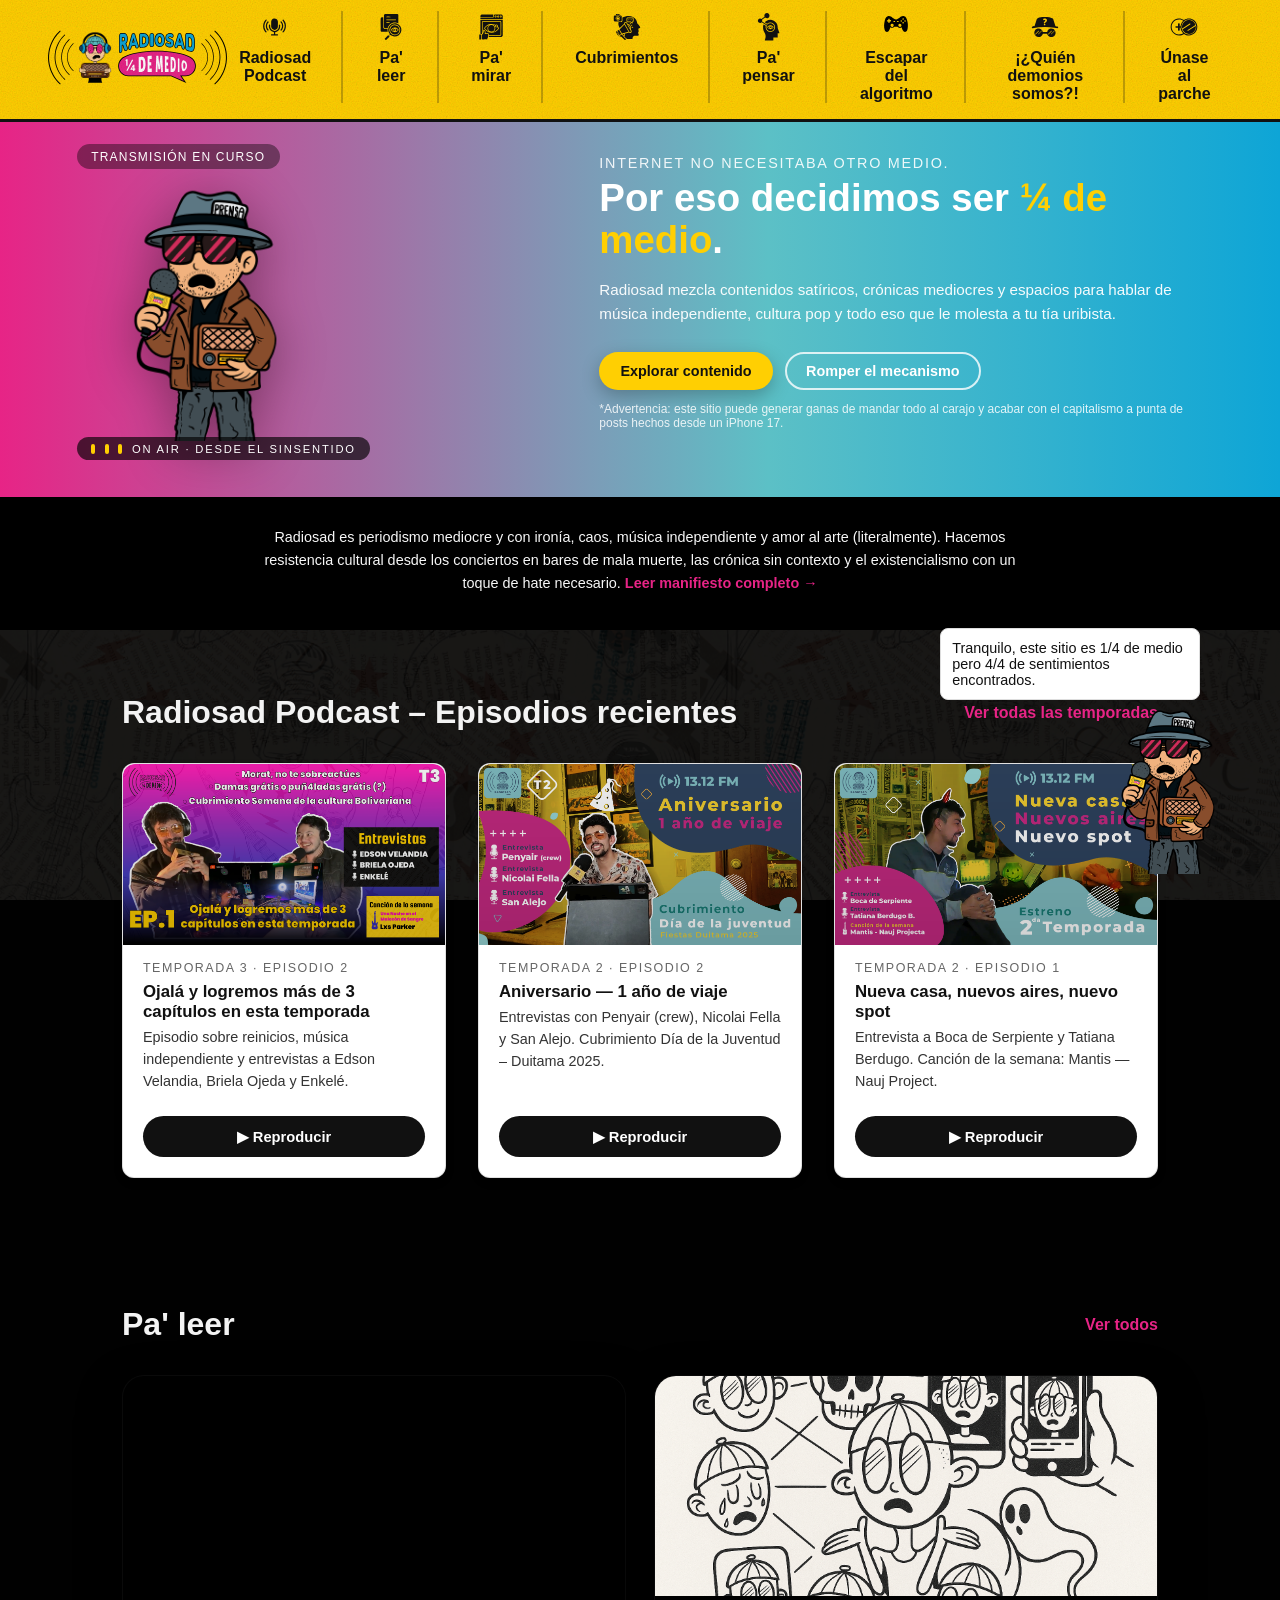
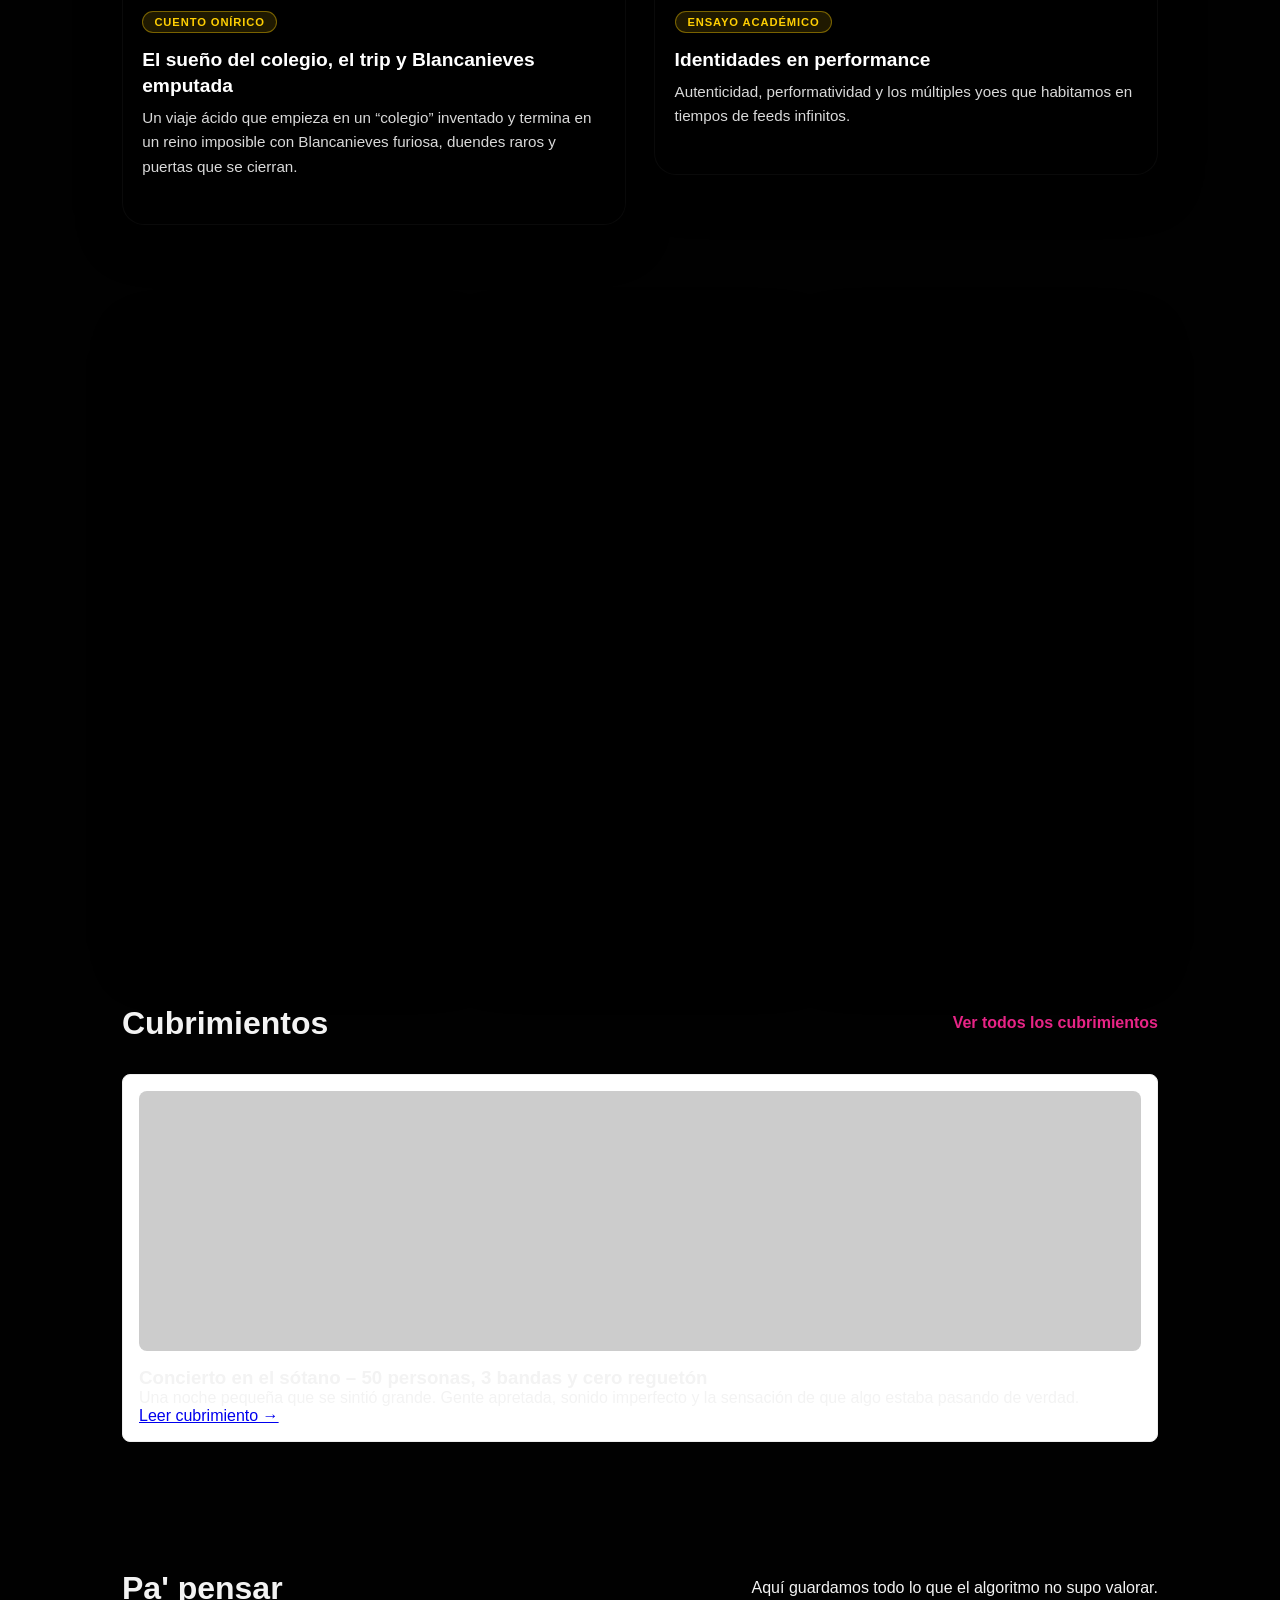
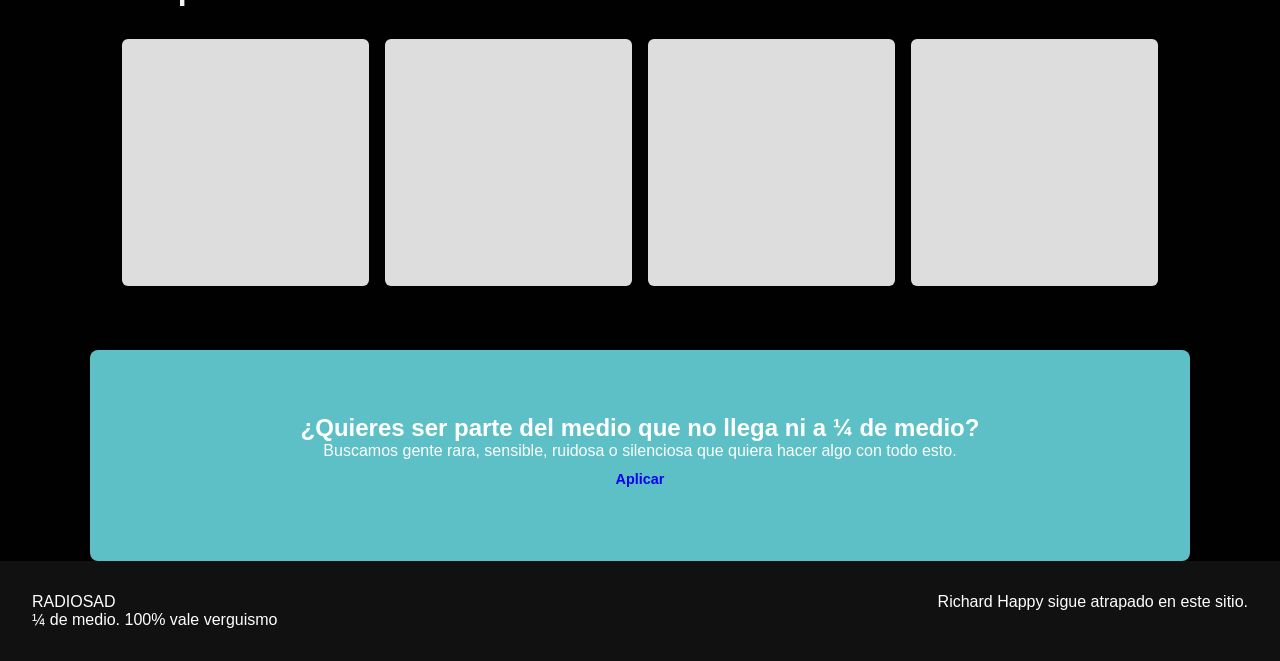
==== index.html @ 4be87b32 "Add files via upload" ====
<!DOCTYPE html>
<html lang="es">
<head>
  <meta charset="UTF-8" />
  <meta name="viewport" content="width=device-width, initial-scale=1" />
  <title>Radiosad ¼ de Medio</title>
  <link rel="stylesheet" href="styles.css" />
</head>
<body>
 
<!-- HEADER -->
<header class="site-header">
  <a href="index.html" class="logo">
    <img src="assets/logo_radiosad.svg" alt="Radiosad logo">
  </a>

  <nav class="main-nav">

    <a href="index.html#programas">
      <span class="nav-icon icon-podcast"></span>
      Radiosad Podcast
    </a>

    <a href="index.html#textos">
      <span class="nav-icon icon-pa-leer"></span>
      Pa' leer
    </a>

        <a href="index.html#galeria">
      <span class="nav-icon icon-pa-mirar"></span>
      Pa' mirar
    </a>

    <a href="index.html#cubrimientos">
      <span class="nav-icon icon-cubrimientos"></span>
      Cubrimientos
    </a>

    <a href="index.html#feed">
      <span class="nav-icon icon-pa-pensar"></span>
      Pa' pensar
    </a>



   <a href="juego_escapa_algoritmo.html">
 <span class="nav-icon icono-juego">
  <img src="assets/icono_escapar_algoritmo.svg" alt="Ícono juego">
</span>
  Escapar del algoritmo
</a>

    <a href="index.html#sobre">
      <span class="nav-icon icon-quien"></span>
      ¡¿Quién demonios somos?!
    </a>

    <a href="index.html#serparte">
      <span class="nav-icon icon-unase"></span>
      Únase al parche
    </a>

   

  </nav>
</header>

<main>

    <!-- HERO -->
    <section class="hero">
  <div class="hero-inner">
    <div class="hero-left">
      <div class="hero-tag">Transmisión en curso</div>
      <img src="assets/richard_happy.png" alt="Richard Happy reportando">
      <div class="hero-signal">
        <span></span><span></span><span></span>
        <p>ON AIR · Desde el sinsentido</p>
      </div>
    </div>

    <div class="hero-right">
      <p class="hero-kicker">Internet no necesitaba otro medio.</p>
      <h1 class="hero-title">
        Por eso decidimos ser <span>¼ de medio</span>.
      </h1>
      <p class="hero-subtitle">
        Radiosad mezcla contenidos satíricos, crónicas mediocres y espacios para hablar de música independiente,
        cultura pop y todo eso que le molesta a tu tía uribista.
      </p>

      <div class="hero-buttons">
  <a href="#programas" class="btn btn-primary">Explorar contenido</a>
  <a href="manifiesto.html" class="btn btn-ghost">Romper el mecanismo</a>
</div>

      <p class="hero-footnote">
        *Advertencia: este sitio puede generar ganas de mandar todo al carajo y acabar con el capitalismo a punta de posts hechos desde un iPhone 17.
      </p>
    </div>
  </div>
</section>

<section class="intro-blurb">
  <p>
    Radiosad es periodismo mediocre y con ironía, caos, música independiente y amor al arte (literalmente). Hacemos resistencia cultural
    desde los conciertos en bares de mala muerte, las crónica sin contexto y el existencialismo con un toque de hate necesario.
    <a href="manifiesto.html">Leer manifiesto completo →</a>
  </p>
</section>

    <!-- MINI MANIFIESTO
    <section class="mini-manifiesto" id="manifiesto-preview">
      <p>
        Radiosad es ironía, caos suave y música independiente. Hacemos resistencia cultural
        desde el meme, la crónica y el sinsentido necesario.
      </p>
      <a href="manifiesto.html" class="link-manifiesto">Leer manifiesto completo →</a>
    </section> -->

    <!-- PROGRAMAS (EPISODIOS RECIENTES) -->
    <section class="bloque" id="programas">
  <div class="bloque-header">
    <h2>Radiosad Podcast – Episodios recientes</h2>
    <a href="radiosad-podcast.html" class="link-ver-todo">
      Ver todas las temporadas
    </a>
  </div>

  <div class="grid-programas">

  <!-- TARJETA 1 -->
<article class="episode-card"
  data-title="Ojalá y logremos más de 3 capítulos en esta temporada"
  data-meta="Temporada 3 · Episodio 2"
  data-audio="assets/audios/t3_e1.mp3">

  <div class="episode-cover"
       style="background-image: url('assets/portada_youtube_t3_e1.png');">
  </div>

  <div class="episode-meta">Temporada 3 · Episodio 2</div>

  <h3 class="episode-title">Ojalá y logremos más de 3 capítulos en esta temporada</h3>

  <p class="episode-desc">
    Episodio sobre reinicios, música independiente y entrevistas a Edson Velandia,
    Briela Ojeda y Enkelé.
  </p>

  <button class="episode-play">▶ Reproducir</button>
</article>


<!-- TARJETA 2 -->
<article class="episode-card"
  data-title="Aniversario — 1 año de viaje"
  data-meta="Temporada 2 · Episodio 2"
  data-audio="assets/audios/t2_e2.mp3">

  <div class="episode-cover"
       style="background-image: url('assets/portada_youtube_t2_e2.png');">
  </div>

  <div class="episode-meta">Temporada 2 · Episodio 2</div>

  <h3 class="episode-title">Aniversario — 1 año de viaje</h3>

  <p class="episode-desc">
    Entrevistas con Penyair (crew), Nicolai Fella y San Alejo.  
    Cubrimiento Día de la Juventud – Duitama 2025.
  </p>

  <button class="episode-play">▶ Reproducir</button>
</article>


<!-- TARJETA 3 -->
<article class="episode-card"
  data-title="Nueva casa, nuevos aires, nuevo spot"
  data-meta="Temporada 2 · Episodio 1"
  data-audio="assets/audios/t2_e1.mp3">

  <div class="episode-cover"
       style="background-image: url('assets/portada_youtube_t2_e1.png');">
  </div>

  <div class="episode-meta">Temporada 2 · Episodio 1</div>

  <h3 class="episode-title">Nueva casa, nuevos aires, nuevo spot</h3>

  <p class="episode-desc">
    Entrevista a Boca de Serpiente y Tatiana Berdugo.  
    Canción de la semana: Mantis — Nauj Project.
  </p>

  <button class="episode-play">▶ Reproducir</button>
</article>

</div>
</section>

    <!-- TEXTOS Y RESEÑAS -->
    <section class="bloque" id="textos">
  <div class="bloque-header">
    <h2>Pa' leer</h2>
    <a href="#" class="link-ver-todo">Ver todos</a>
  </div>

  <div class="grid-textos">

    <!-- TARJETA 1 · CUENTO ONÍRICO -->
    <a href="texto_cuento_blancanieves.html" class="card-texto-link">
      <article class="card-texto">
        <div class="thumb"
             style="background-image: url('assets/ilustración_texto_blancanieves.jpg');">
        </div>

        <span class="tag-texto">Cuento onírico</span>

        <h3>El sueño del colegio, el trip y Blancanieves emputada</h3>
        <p>
          Un viaje ácido que empieza en un “colegio” inventado y termina en
          un reino imposible con Blancanieves furiosa, duendes raros
          y puertas que se cierran.
        </p>
      </article>
    </a>

    <!-- TARJETA 2 · ENSAYO ACADÉMICO -->
    <a href="texto_identidades.html" class="card-texto-link">
      <article class="card-texto">
        <div class="thumb"
             style="background-image: url('assets/ilustracion_identidades.png');">
        </div>

        <span class="tag-texto">Ensayo académico</span>

        <h3>Identidades en performance</h3>
        <p>
          Autenticidad, performatividad y los múltiples yoes que habitamos
          en tiempos de feeds infinitos.
        </p>
      </article>
    </a>

  </div>
</section>

  <!-- GALERÍA -->
  <!-- 
  <section class="bloque" id="galeria">
      <div class="bloque-header">
        <h2>Pa' mirar</h2>
      </div>

      <div class="galeria-carrusel">
        <div class="foto"></div>
        <div class="foto"></div>
        <div class="foto"></div>
      </div>
-->
   <!-- TARJETAS TIKTOK -->
<div class="tiktok-gallery">

  <!-- TIKTOK #1 -->
  <div class="tiktok-card">
    <blockquote 
      class="tiktok-embed"
      cite="https://www.tiktok.com/@radiosad.fm/video/7539330722905984312"
      data-video-id="7539330722905984312"
      style="width: 100%; min-width: 100%;">
      <section></section>
    </blockquote>
  </div>

  <!-- TIKTOK #2 -->
  <div class="tiktok-card">
    <blockquote 
      class="tiktok-embed"
      cite="https://www.tiktok.com/@radiosad.fm/video/7371975963141377285"
      data-video-id="7371975963141377285"
      style="width: 100%; min-width: 100%;">
      <section></section>
    </blockquote>
  </div>

  <!-- TIKTOK #3 -->
  <div class="tiktok-card">
    <blockquote 
      class="tiktok-embed"
      cite="https://www.tiktok.com/@radiosad.fm/video/7544885582137281848"
      data-video-id="7544885582137281848"
      style="width: 100%; min-width: 100%;">
      <section></section>
    </blockquote>
  </div>

</div>
    </section>

    <!-- CUBRIMIENTOS -->
    <section class="bloque" id="cubrimientos">
      <div class="bloque-header">
        <h2>Cubrimientos</h2>
        <a href="#" class="link-ver-todo">Ver todos los cubrimientos</a>
      </div>

      <article class="card-cobertura">
        <div class="foto-grande"></div>
        <h3>Concierto en el sótano – 50 personas, 3 bandas y cero reguetón</h3>
        <p>
          Una noche pequeña que se sintió grande. Gente apretada, sonido imperfecto
          y la sensación de que algo estaba pasando de verdad.
        </p>
        <a href="#" class="link-leer">Leer cubrimiento →</a>
      </article>
    </section>

    <!-- FEED VISUAL -->
    <section class="bloque" id="feed-visual">
      <div class="bloque-header">
        <h2>Pa' pensar</h2>
        <p class="bloque-sub">Aquí guardamos todo lo que el algoritmo no supo valorar.</p>
      </div>

      <div class="grid-feed">
        <div class="feed-item"></div>
        <div class="feed-item"></div>
        <div class="feed-item"></div>
        <div class="feed-item"></div>
      </div>
    </section>    

    <!-- SER PARTE -->
    <section class="bloque ser-parte" id="ser-parte">
      <h2>¿Quieres ser parte del medio que no llega ni a ¼ de medio?</h2>
      <p>Buscamos gente rara, sensible, ruidosa o silenciosa que quiera hacer algo con todo esto.</p>
      <a href="#" class="btn primario">Aplicar</a>
    </section>

  </main>

  <!-- FOOTER -->
  <footer class="site-footer">
    <div class="footer-left">
      <div class="logo-footer">RADIOSAD</div>
      <p>¼ de medio. 100% vale verguismo</p>
    </div>
    <div class="footer-right">
      <p>Richard Happy sigue atrapado en este sitio.</p>
    </div>
  </footer>

  <!-- RICHARD HAPPY AVATAR FLOTANTE -->
  <div class="richard-floating" id="richard">
    <!-- Imagen pequeña de Richard aquí -->
    <div class="richard-bubble" id="richard-bubble"></div>
  </div>

  <script src="script.js"></script>

<!-- MINI-PLAYER RADIOSAD 
<div class="mini-player" id="miniPlayer">
  <div class="mini-player-inner">
    <button class="mini-player-btn" id="miniPlayerToggle">⏸</button>
    <div class="mini-player-text">
      <div class="mini-player-meta" id="miniPlayerMeta">Temporada X · Episodio X</div>
      <div class="mini-player-title" id="miniPlayerTitle">Título del episodio</div>
    </div>
    <button class="mini-player-close" id="miniPlayerClose">✕</button>
  </div>
</div>
-->
<script>
  // -----------------------------
  //  Selección de elementos
  // -----------------------------
  const cards = document.querySelectorAll('.episode-card');
  const miniPlayer = document.getElementById('miniPlayer');
  const miniPlayerTitle = document.getElementById('miniPlayerTitle');
  const miniPlayerMeta = document.getElementById('miniPlayerMeta');
  const miniPlayerToggle = document.getElementById('miniPlayerToggle');
  const miniPlayerClose = document.getElementById('miniPlayerClose');
  

  // Un único reproductor de audio para todo el sitio
  const audio = new Audio();
  audio.preload = 'metadata';

  let currentCard = null;
  let isPlaying = false;

  // -----------------------------
  //  Helpers de UI
  // -----------------------------
  function showMiniPlayer(title, meta) {
    miniPlayerTitle.textContent = title;
    miniPlayerMeta.textContent = meta;
    miniPlayer.classList.add('is-visible');
    miniPlayerToggle.textContent = '⏸';
    isPlaying = true;
  }

  function resetAllCards() {
    cards.forEach(c => {
      c.classList.remove('is-playing');
      const btn = c.querySelector('.episode-play');
      if (btn) btn.textContent = '▶ Reproducir';
    });
  }

  function hideMiniPlayer() {
    miniPlayer.classList.remove('is-visible');
    isPlaying = false;
    currentCard = null;
    audio.pause();
    resetAllCards();
  }

  // -----------------------------
  //  Reproducir / pausar audio
  // -----------------------------
  function playCard(card) {
    const btn = card.querySelector('.episode-play');
    const src = card.dataset.audio;

    if (!btn) return;

    // Si no hay audio definido, solo hacemos el efecto visual
    if (!src) {
      resetAllCards();
      currentCard = card;
      isPlaying = true;
      card.classList.add('is-playing');
      btn.textContent = '⏸ Reproduciendo…';

      const title = card.dataset.title || card.querySelector('.episode-title')?.textContent || '';
      const meta  = card.dataset.meta  || card.querySelector('.episode-meta')?.textContent  || '';

      showMiniPlayer(title, meta);
      return;
    }

    // Si cambiamos de episodio, cambiamos la fuente de audio
    if (audio.src !== src) {
      audio.src = src;
    }

    audio
      .play()
      .then(() => {
        resetAllCards();
        currentCard = card;
        isPlaying = true;
        card.classList.add('is-playing');
        btn.textContent = '⏸ Reproduciendo…';
        miniPlayerToggle.textContent = '⏸';

        const title = card.dataset.title || card.querySelector('.episode-title')?.textContent || '';
        const meta  = card.dataset.meta  || card.querySelector('.episode-meta')?.textContent  || '';
        showMiniPlayer(title, meta);
      })
      .catch(err => {
        console.warn('No se pudo reproducir el audio:', err);
      });
  }

  function pauseCurrent() {
    if (!currentCard) return;
    const btn = currentCard.querySelector('.episode-play');
    audio.pause();
    isPlaying = false;
    currentCard.classList.remove('is-playing');
    if (btn) btn.textContent = '▶ Reproducir';
    miniPlayerToggle.textContent = '▶';
  }

  // Cuando termina el audio, dejamos todo en estado "pausado"
  audio.addEventListener('ended', () => {
    isPlaying = false;
    if (currentCard) {
      const btn = currentCard.querySelector('.episode-play');
      currentCard.classList.remove('is-playing');
      if (btn) btn.textContent = '▶ Reproducir';
    }
    miniPlayerToggle.textContent = '▶';
  });

  // -----------------------------
  //  LÓGICA DE TARJETAS
  // -----------------------------
  cards.forEach(card => {
    const btn = card.querySelector('.episode-play');
    if (!btn) return;

    // A) Clic en toda la tarjeta = disparar botón
    card.addEventListener('click', (e) => {
      if (e.target.closest('.episode-play')) return;
      btn.click();
    });

    // B) Clic en el botón de la tarjeta
    btn.addEventListener('click', (e) => {
      e.stopPropagation();

      // Si es la misma tarjeta que suena ahora
      if (currentCard === card) {
        if (isPlaying) {
          // Estaba sonando → pausar
          pauseCurrent();
        } else {
          // Estaba en pausa → reanudar
          playCard(card);
        }
        return;
      }

      // Es otra tarjeta → cambiar de episodio
      playCard(card);
    });
  });

  // -----------------------------
  //  MINI-PLAYER: botón play/pausa
  // -----------------------------
  miniPlayerToggle.addEventListener('click', () => {
    if (!currentCard) return;

    if (isPlaying) {
      pauseCurrent();
    } else {
      playCard(currentCard);
    }
  });

  // Cerrar mini-player
  miniPlayerClose.addEventListener('click', hideMiniPlayer);
</script>

<script async src="https://www.tiktok.com/embed.js"></script>

</body>
</html>
---- styles.css ----
/* ==========================
   RESET BASE
========================== */
* {
  margin: 0;
  padding: 0;
  box-sizing: border-box;
}

html {
  background-color: #010101; /* negro de fondo */
}

body {
  font-family: 'Inter', sans-serif;
  color: #f3f3f3;
  overflow-x: hidden;
  position: relative; /* importante para la pseudo-capa */
  background: transparent;
}

img {
  max-width: 100%;
  display: block;
}

/* ==========================
   PALETA RADIOSAD
========================== */
:root {
  --rs-yellow: #ffcf02;
  --rs-magenta: #e72486;
  --rs-cyan: #5cc0c6;
  --rs-blue: #0ea5d6;
  --rs-dark: #010101;
  --rs-gray: #4b4b4b;
  --rs-brown: #b38369;
}

/* ==========================
   HEADER
========================== */
/* HEADER con ruido */
.site-header {
  width: 100%;
  position: fixed;
  top: 0;
  left: 0;
  z-index: 100;
  background: var(--rs-yellow);
  padding: 0.7rem 2rem 1rem; /* tu padding ajustado */
  display: flex;
  justify-content: space-between;
  align-items: center;
  border-bottom: 3px solid #111;

  position: fixed;
  overflow: hidden; /* NECESARIO para ruido */
}

/* Capa de ruido */
.site-header::after {
  content: "";
  position: absolute;
  inset: 0;

  /* ruido procedural SVG */
  background-image: url("data:image/svg+xml;utf8,\
  <svg xmlns='http://www.w3.org/2000/svg' width='150' height='150'>\
    <filter id='noiseFilter'>\
      <feTurbulence type='fractalNoise' baseFrequency='0.8' numOctaves='3' stitchTiles='stitch'/>\
    </filter>\
    <rect width='100%' height='100%' filter='url(%23noiseFilter)'/>\
  </svg>");

  opacity: 0.3;           /* ajuste de intensidad del ruido */
  pointer-events: none;     /* no bloquea clics */
  mix-blend-mode: multiply; /* se fusiona con el amarillo */
}

/* LOGO EN EL HEADER */
.logo {
  display: flex;
  align-items: center;
}

.logo img {
  width: 300px !important;
  height: auto !important;
}

.main-nav {
  display: flex;
  gap: 2rem;
  transform: translateX(-20px); /* Mover menú a la izquierda */
}

.main-nav a {
  display: flex;
  flex-direction: column;
  align-items: center;
  padding: 0 1rem;
  text-decoration: none;
  color: #111;
  font-size: 0.85rem;
  font-weight: 600;
  position: relative;
  text-align: center;
  transition: color 0.2s ease, transform 0.2s ease;
}

/* animación + color magenta */
.main-nav a:hover {
  color: var(--rs-magenta);
  transform: translateY(-2px);
}

.main-nav a:hover .nav-icon {
  background-color: var(--rs-magenta); /* ícono magenta */
  transform: translateY(-1px) scale(1.06);
}

/* Tamaño uniforme de los íconos */
.main-nav a img {
  height: 32px;      /* o el tamaño que estés usando */
  width: auto;
  margin-bottom: 6px;
  transition: transform 0.2s ease, filter 0.2s ease;
}

/* Hover: texto magenta + ícono salta un poquito */
.main-nav a:hover {
  color: var(--rs-magenta);
  transform: translateY(-2px);
}

.main-nav a:hover img {
  transform: translateY(-2px) scale(1.08);
}



/* Línea entre botones */
.main-nav a:not(:last-child)::after {
  content: "";
  position: absolute;
  right: -1rem;
  top: 0;
  bottom: 0;
  width: 2px;
  background: #111;
  opacity: 0.25;
}

.main-nav a {
  text-decoration: none;
  color: #111;             /* negro editorial */
  font-size: 1rem;
  font-weight: 600;
  transition: 0.2s ease;
}

.main-nav a:hover {
  color: var(--rs-magenta);  /* hover rosa */
}

.main-nav a:hover {
  color: var(--rs-magenta);
}

/* Íconos del menú como máscaras SVG */
.nav-icon {
  width: 32px;          /* tamaño del icono */
  height: 32px;
  margin-bottom: 6px;
  display: block;
  background-color: #111;  /* color normal (negro) */
}

/* Un ícono distinto para cada sección */
.icon-podcast {
  -webkit-mask: url('assets/icono_radiosad_podcast.svg') no-repeat center/contain;
          mask: url('assets/icono_radiosad_podcast.svg') no-repeat center/contain;
}

.icon-pa-leer {
  -webkit-mask: url('assets/icono_pa_leer.svg') no-repeat center/contain;
          mask: url('assets/icono_pa_leer.svg') no-repeat center/contain;
}

.icon-cubrimientos {
  -webkit-mask: url('assets/icono_cubrimientos.svg') no-repeat center/contain;
          mask: url('assets/icono_cubrimientos.svg') no-repeat center/contain;
}

.icon-pa-pensar {
  -webkit-mask: url('assets/icono_pa_pensar.svg') no-repeat center/contain;
          mask: url('assets/icono_pa_pensar.svg') no-repeat center/contain;
}

.icon-pa-mirar {
  -webkit-mask: url('assets/icono_pa_mirar.svg') no-repeat center/contain;
          mask: url('assets/icono_pa_mirar.svg') no-repeat center/contain;
}

.icon-escapar {
  -webkit-mask: url('assets/icono_escapar_algoritmo.svg') no-repeat center/contain;
          mask: url('assets/icono_escapar_algoritmo.svg') no-repeat center/contain;
}

.icon-quien {
  -webkit-mask: url('assets/icono_quien.svg') no-repeat center/contain;
          mask: url('assets/icono_quien.svg') no-repeat center/contain;
}

.icon-unase {
  -webkit-mask: url('assets/icono_unase.svg') no-repeat center/contain;
          mask: url('assets/icono_unase.svg') no-repeat center/contain;
}

/* ===== HERO ===== */

.hero {
  margin-top: 80px; /* espacio por el header fijo */
  background: linear-gradient(90deg, #e72486 0%, #5cc0c6 60%, #0ea5d6 100%);
  color: #fff;
  padding: 4rem 6vw 3.5rem;
    position: relative;
  overflow: hidden;
  /* variables para la linterna */
  --mx: 50%;
  --my: 50%;
  --r-inner: 0px;
  --r-outer: 0px;
}

.hero-inner {
  max-width: 1200px;
  margin: 0 auto;
  display: grid;
  grid-template-columns: minmax(0, 1.1fr) minmax(0, 1.4fr);
  gap: 3rem;
  align-items: center;
}

.hero-inner {
  max-width: 1200px;
  margin: 0 auto;
  display: grid;
  grid-template-columns: minmax(0, 1.1fr) minmax(0, 1.4fr);
  gap: 3rem;
  align-items: center;
  position: relative;
  z-index: 1; /* MUY IMPORTANTE: arriba de la imagen oculta */
}

/* Capa de imagen oculta detrás del degradado */
.hero::before {
  content: "";
  position: absolute;
  inset: 0;
  background: url("assets/hero_reveal_bg.png") center bottom/cover no-repeat;
  pointer-events: none;
  z-index: 0;

  /* La magia: máscara circular que se mueve con el mouse */
  -webkit-mask-image: radial-gradient(
    circle at var(--mx) var(--my),
    rgba(0, 0, 0, 1) 0,
    rgba(0, 0, 0, 1) var(--r-inner),
    rgba(0, 0, 0, 0) var(--r-outer)
  );
  mask-image: radial-gradient(
    circle at var(--mx) var(--my),
    rgba(0, 0, 0, 1) 0,
    rgba(0, 0, 0, 1) var(--r-inner),
    rgba(0, 0, 0, 0) var(--r-outer)
  );
  -webkit-mask-repeat: no-repeat;
  mask-repeat: no-repeat;

  transition: -webkit-mask-image 0.3s ease-out, mask-image 0.3s ease-out;
  opacity: 0.25; /* Opacidad inicial (suave, discreta) */
}

/* Cuando la linterna está activa (clase que pondremos con JS) */
.hero.hero-reveal-active {
    opacity: 1.0;
  --r-inner: 140px;   /* radio interno nítido */
  --r-outer: 260px;   /* borde difuminado */
  
}

/* Lado izquierdo: Richard + on air */

.hero-left {
  position: relative;
}

.hero-tag {
  display: inline-block;
  background: rgba(0, 0, 0, 0.4);
  border-radius: 999px;
  padding: 0.35rem 0.9rem;
  font-size: 0.75rem;
  letter-spacing: 0.1em;
  text-transform: uppercase;
  margin-bottom: 0.75rem;
}

.hero-left img {
  max-width: 260px;
  width: 100%;
  display: block;
  filter: drop-shadow(0 10px 25px rgba(0,0,0,0.35));
  animation: float 4s ease-in-out infinite;
}

.hero-signal {
  position: absolute;
  left: 0;
  bottom: -1.2rem;
  display: flex;
  align-items: center;
  gap: 0.6rem;
  font-size: 0.7rem;
  text-transform: uppercase;
  letter-spacing: 0.16em;
  background: rgba(0, 0, 0, 0.65);
  padding: 0.35rem 0.9rem;
  border-radius: 999px;
}

.hero-signal span {
  width: 4px;
  height: 10px;
  border-radius: 999px;
  background: var(--rs-yellow);
  animation: signal 1.2s infinite ease-in-out;
}

.hero-signal span:nth-child(2) { animation-delay: 0.15s; }
.hero-signal span:nth-child(3) { animation-delay: 0.3s; }

/* Lado derecho: texto */

.hero-right {
  max-width: 640px;
}

.hero-kicker {
  font-size: 0.9rem;
  text-transform: uppercase;
  letter-spacing: 0.12em;
  opacity: 0.9;
  margin-bottom: 0.4rem;
}

.hero-title {
  font-size: 2.4rem;
  line-height: 1.1;
  margin-bottom: 1rem;
}

.hero-title span {
  color: var(--rs-yellow);
}

.hero-subtitle {
  font-size: 0.95rem;
  line-height: 1.6;
  max-width: 36rem;
  opacity: 0.95;
  margin-bottom: 1.6rem;
}

.hero-buttons {
  display: flex;
  flex-wrap: wrap;
  gap: 0.75rem;
  margin-bottom: 0.8rem;
}

.hero-footnote {
  font-size: 0.75rem;
  opacity: 0.85;
}

/* Intro debajo del hero */

.intro-blurb {
  background: #000;
  color: #f7f7f7;
  padding: 1.8rem 6vw 2.2rem;
  text-align: center;
}

.intro-blurb p {
  max-width: 780px;
  margin: 0 auto;
  font-size: 0.9rem;
  line-height: 1.6;
}

.intro-blurb a {
  color: var(--rs-magenta);
  font-weight: 600;
  text-decoration: none;
}

.intro-blurb a:hover {
  text-decoration: underline;
}

/* Animaciones */

@keyframes float {
  0%, 100% { transform: translateY(0); }
  50% { transform: translateY(-6px); }
}

@keyframes signal {
  0%, 100% { transform: scaleY(0.6); opacity: 0.4; }
  50% { transform: scaleY(1); opacity: 1; }
}

/* Botones (si ya tienes algo, solo asegúrate que se parezca a esto) */

.btn {
  display: inline-flex;
  align-items: center;
  justify-content: center;
  padding: 0.55rem 1.2rem;
  border-radius: 999px;
  font-size: 0.9rem;
  font-weight: 600;
  border: 2px solid transparent;
  cursor: pointer;
  text-decoration: none;
  transition: background 0.2s ease, color 0.2s ease, transform 0.15s ease, box-shadow 0.15s ease;
}

.btn-primary {
  background: var(--rs-yellow);
  color: #111;
  box-shadow: 0 6px 18px rgba(0,0,0,0.25);
}

.btn-primary:hover {
  transform: translateY(-1px);
  box-shadow: 0 10px 24px rgba(0,0,0,0.35);
}

.btn-ghost {
  background: transparent;
  border-color: rgba(255,255,255,0.8);
  color: #fff;
}

.btn-ghost:hover {
  background: rgba(0,0,0,0.18);
}

/* ==========================
   MINI MANIFIESTO
========================== */
.mini-manifiesto {
  padding: 4rem 2rem;
  text-align: center;
  max-width: 720px;
  margin: auto;
  color: var(--rs-dark);
}

.link-manifiesto {
  color: var(--rs-magenta);
  text-decoration: none;
  font-weight: bold;
}

/* ==========================
   BLOQUES GENERALES
========================== */
.bloque {
  padding: 4rem 2rem;
  max-width: 1100px;
  margin: auto;
}

.bloque-header {
  display: flex;
  justify-content: space-between;
  align-items: center;
  margin-bottom: 2rem;
}

.bloque-header h2 {
  font-size: 2rem;
}

.link-ver-todo {
  color: var(--rs-magenta);
  text-decoration: none;
  font-weight: bold;
}

/* ==========================
   PROGRAMAS – NUEVO SISTEMA
========================== */

/* ==========================
   RADIOSAD PODCAST – CARDS
========================== */

.grid-programas {
  display: grid;
  grid-template-columns: repeat(auto-fit, minmax(280px, 1fr));
  gap: 2rem;
  align-items: stretch;          /* todas las columnas a la misma altura */
}

/* CARD CONTENEDOR */
.episode-card {
  background: #fff;
  border: 1px solid rgba(0,0,0,0.12);
  border-radius: 12px;
  overflow: hidden;
  display: flex;
  flex-direction: column;
  box-shadow: 0 4px 12px rgba(0,0,0,0.06);
  transition: transform 0.2s ease, box-shadow 0.25s ease;
  cursor: pointer;
  height: 100%;                  /* para que todas midan lo mismo */
}

/* PORTADA */
.episode-cover {
  width: 100%;
  aspect-ratio: 16 / 9;
  border-radius: 12px 12px 0 0;
  background-color: #222;
  background-size: cover;
  background-position: center;
  background-repeat: no-repeat;
  position: relative;
  overflow: hidden;
}

/* Overlay muy suave sobre la portada */
.episode-cover::after {
  content: "";
  position: absolute;
  inset: 0;
  background: linear-gradient(
    to bottom,
    rgba(0,0,0,0.08),
    rgba(0,0,0,0.18)
  );
  mix-blend-mode: multiply;
  pointer-events: none;
}

/* CONTENIDO DE TEXTO DE LA CARD */
.episode-meta,
.episode-title,
.episode-desc,
.episode-play {
  padding: 0 1.25rem;
}

.episode-meta {
  font-size: 0.78rem;
  text-transform: uppercase;
  letter-spacing: 0.12em;
  color: #666;
  margin-top: 1rem;
}

.episode-title {
  font-size: 1.05rem;
  font-weight: 700;
  color: #111;                  /* más oscuro para contraste */
  margin: 0.4rem 0 0.35rem;
}

.episode-desc {
  font-size: 0.9rem;
  line-height: 1.5;
  color: #333;
  margin: 0 0 1.5rem;
}

/* BOTÓN REPRODUCIR */
.episode-play {
  border: none;
  background: #111;
  color: #fff;
  font-size: 0.92rem;
  font-weight: 600;
  border-radius: 999px;
  padding: 0.75rem 1.25rem;
  margin: 0 1.25rem 1.25rem;
  display: inline-flex;
  align-items: center;
  justify-content: center;
  gap: 0.5rem;
  cursor: pointer;
  transition: background 0.2s ease, transform 0.15s ease,
              box-shadow 0.15s ease;
  margin-top: auto;             /* EMPUJA el botón hacia abajo */
}

/* Estado “Reproduciendo” (ya lo usábamos) */
.episode-card.is-playing .episode-play {
  background: #e72486;          /* magenta radiosad */
  box-shadow: 0 8px 20px rgba(231, 36, 134, 0.35);
}

/* Hover de la tarjeta */
.episode-card:hover {
  transform: translateY(-6px);
  box-shadow: 0 10px 24px rgba(0,0,0,0.12);
}

/* Hover del botón */
.episode-play:hover {
  transform: translateY(-1px);
  box-shadow: 0 6px 16px rgba(0,0,0,0.22);
}

/* Opcional: pequeño efecto en toda la card al estar activa */
.episode-card.is-playing {
  border-color: rgba(231, 36, 134, 0.6);
}

/* ========= PA' LEER – TARJETAS DE TEXTO ========= */

.grid-textos {
  display: grid;
  grid-template-columns: repeat(auto-fit, minmax(280px, 1fr));
  gap: 1.8rem;
}

/* el <a> que envuelve la tarjeta */
.card-texto-link {
  text-decoration: none;
  color: inherit;
}

/* la tarjeta en sí */
.card-texto {
  background: rgba(0, 0, 0, 0.78);
  border-radius: 18px;
  border: 1px solid rgba(255, 255, 255, 0.06);
  overflow: hidden;
  display: flex;
  flex-direction: column;
  box-shadow: 0 18px 40px rgba(0, 0, 0, 0.6);
  transition: transform 0.2s ease, box-shadow 0.25s ease, border-color 0.2s ease;
  cursor: pointer;
}

/* ====== TARJETAS "PA' LEER" ====== */

.card-texto-link {
  text-decoration: none;
  color: inherit;
}

/* Etiqueta amarilla */
.tag-texto {
  display: inline-block;
  margin: 0.9rem 1.2rem 0.5rem;
  padding: 0.25rem 0.7rem;
  font-size: 0.7rem;
  font-weight: 700;
  text-transform: uppercase;
  letter-spacing: 0.08em;

  background: rgba(255, 207, 2, 0.12);
  color: #ffcf02;
  border: 1px solid rgba(255, 207, 2, 0.4);
  border-radius: 999px;

  backdrop-filter: blur(2px);
}

/* Tarjeta */
.card-texto {
  display: block;
  background: rgba(0, 0, 0, 0.8);
  border-radius: 22px;
  padding: 0 0 1.5rem;
  overflow: hidden;
  box-shadow: 0 15px 45px rgba(0,0,0,0.45);
  transition: transform 0.25s ease, box-shadow 0.25s ease, border-color 0.25s ease;
  border: 1px solid rgba(255,255,255,0.04);
}

/* Imagen de portada */
.card-texto .thumb {
  width: 100%;
  height: 220px;
  background-size: cover;
  background-position: center 40%;
}

/* Título */
.card-texto h3 {
  font-size: 1.2rem;
  line-height: 1.35;
  margin: 0.4rem 1.2rem 0.45rem;
  color: #ffffff;
  font-weight: 700;
}

/* Preview de texto */
.card-texto p {
  font-size: 0.95rem;
  line-height: 1.6;
  margin: 0 1.2rem 1.3rem;
  color: rgba(255, 255, 255, 0.85);
}

/* Hover */
.card-texto:hover {
  transform: translateY(-4px);
  box-shadow: 0 24px 60px rgba(0, 0, 0, 0.75);
  border-color: rgba(255, 207, 2, 0.65);
}

/* ==========================
   CUBRIMIENTOS
========================== */
.card-cobertura {
  background: #fff;
  padding: 1rem;
  border-radius: 8px;
  border: 1px solid #eee;
}

.foto-grande {
  width: 100%;
  height: 260px;
  background: #ccc;
  border-radius: 8px;
  margin-bottom: 1rem;
}

/* ==========================
   FEED VISUAL
========================== */
.grid-feed {
  display: grid;
  grid-template-columns: repeat(auto-fit, minmax(160px, 1fr));
  gap: 1rem;
}

.feed-item {
  width: 100%;
  aspect-ratio: 1 / 1;
  background: #ddd;
  border-radius: 6px;
}

/* ==========================
   GALERÍA
========================== */
.galeria-carrusel {
  display: flex;
  gap: 1rem;
  overflow-x: auto;
}

.galeria-carrusel .foto {
  width: 240px;
  height: 160px;
  background: #ccc;
  flex-shrink: 0;
  border-radius: 6px;
}

/* ==========================
   SER PARTE
========================== */
.ser-parte {
  text-align: center;
  background: var(--rs-cyan);
  color: #fff;
  border-radius: 8px;
}

/* ==========================
   FOOTER
========================== */
.site-footer {
  padding: 2rem;
  background: #111;
  color: #fff;
  display: flex;
  justify-content: space-between;
}

/* LOGO EN EL HEADER */
.logo {
  display: flex;
  align-items: center;
}

.logo img {
  height: 48px;   /* tamaño ideal */
  width: auto;
  display: block;
}

/* RICHARD HAPPY – BOTÓN FLOTANTE ANIMADO */
.richard-floating {
  position: fixed;
  bottom: 26px;
  right: 26px;
  width: 170px;   /* antes 110px */
  height: 170px;  /* antes 110px */
  background: url('assets/richard_happy.png') no-repeat center/contain;
  cursor: pointer;
  z-index: 200;
  animation: richardFloat 3.5s ease-in-out infinite;
  transition: transform 0.2s ease, filter 0.2s ease;
}

.richard-floating.richard-active {
  animation: richardFloat 2.2s ease-in-out infinite;
  filter: drop-shadow(0 0 18px rgba(255, 207, 2, 0.85));
}

/* Hover: se acerca un poquito y gira mínimo */
.richard-floating:hover {
  transform: translateY(-4px) scale(1.04) rotate(-2deg);
  filter: drop-shadow(0 0 15px rgba(231, 36, 134, 0.7));
}

/* Keyframes del flotado suave */
@keyframes richardFloat {
  0% {
    transform: translateY(0) scale(1);
  }
  50% {
    transform: translateY(-6px) scale(1.02);
  }
  100% {
    transform: translateY(0) scale(1);
  }
}

.richard-bubble {
  position: fixed;
  bottom: 200px;
  right: 80px;
  min-width: 200px;
  max-width: 260px;
  padding: 0.7rem;
  background: #fff;
  border-radius: 8px;
  border: 1px solid #ddd;
  font-size: 0.9rem;
  display: none;
  color: #111;
}

/* ==========================
   MANIFIESTO – ESCENAS
========================== */
.manifiesto-page main {
  padding-top: 72px;
}

.escena {
  min-height: 100vh;
  display: flex;
  align-items: center;
  padding: 4rem 2rem;
}

.escena-inner {
  max-width: 700px;
}

.escena-1 {
  background: linear-gradient(135deg, var(--rs-yellow), var(--rs-cyan));
  color: #111;
}

.escena-2 {
  background: #050505;
  color: #fff;
}

.escena-3 {
  background: #111;
  color: #fff;
}

.escena-4 {
  background: #f6f6f6;
  color: #111;
}

.escena-5 {
  background: #050505;
  color: #fff;
}

.escena-6 {
  background: #1b1b1b;
  color: #fff;
}

.escena-7 {
  background: var(--rs-yellow);
  color: #111;
}

.escena-8 {
  background: #f6f6f6;
  color: #111;
}

.btn-volver {
  margin-top: 2rem;
}

/* TEXTURA PUNK SUTIL */
body::before {
  content: "";
  position: fixed;
  inset: 0;
  pointer-events: none;
  background: url('assets/textura_punk.png') repeat;
  background-size: 500px;
  opacity: 0.12;  /* nivel de sutileza */
  z-index: -1;
}

/* TEXTURA PUNK RADIOSAD */
body::before {
  content: "";
  position: fixed;
  inset: 0;
  pointer-events: none;
  background: url('assets/textura_punk.png') repeat;
  background-size: 700px;
  opacity: 0.3;   /* súbele un poco para probar */
  z-index: -1;
}

/* =========================================
   MANIFIESTO – PÁGINA DE PERIÓDICO
   ========================================= */

.manifiesto-page {
  width: 100%;
  min-height: 100vh;
  padding: 6rem 0 4rem;         /* espacio para el header fijo */
  background-color: #0ea5d6;    /* cian base */
  position: relative;           /* crea contexto para el ::before */
  overflow: visible;
  color: #111;
}

/* CAPA DE TEXTURA ENCIMA DEL CIAN */
.manifiesto-page::before {
  content: "";
  position: absolute;
  top: 0;
  left: 0;
  width: 100%;
  height: 100%;  /* se estira con el contenido */
  background: url("assets/textura_periodico.jpg") center/cover repeat-y;
  opacity: 0.20;
  z-index: 0;
  pointer-events: none;
}

/* CONTENEDOR PRINCIPAL DEL MANIFIESTO */
.newspaper-container {
  max-width: 1100px;
  margin: 0 auto;
  padding: 4.5rem 3rem 5rem;
  background: transparent;
  border: none;
  box-shadow: none;
  position: relative;
  z-index: 1;  /* por encima de la textura */
}

/* CABECERA TIPO PERIÓDICO */
.newspaper-header {
  border-bottom: 2px solid rgba(0,0,0,0.18);
  padding-bottom: 1.5rem;
  margin-bottom: 2.5rem;
  font-family: "Georgia", "Times New Roman", serif;
}

.newspaper-kicker {
  font-family: "Spectral", Georgia, serif;
  font-size: 3rem;
  font-weight: 500;
  letter-spacing: 0.16em;
  text-transform: uppercase;
  margin-bottom: 1rem;
}

.newspaper-title {
  font-size: 3rem;
  line-height: 1.05;
  text-transform: uppercase;
  margin: 0 0 0.75rem;
}

.newspaper-intro {
  max-width: 540px;
  font-size: 1.02rem;
  line-height: 1.8;
  font-style: italic;
  opacity: 0.9;
}

/* GRID: CUERPO + COLUMNA LATERAL */
.newspaper-grid {
  display: grid;
  grid-template-columns: minmax(0, 2.2fr) minmax(260px, 1fr);
  column-gap: 3rem;
  margin-top: 2.5rem;
  align-items: flex-start;
}

/* TIPOGRAFÍA DE PERIÓDICO PARA CUERPO DE TEXTO */
.newspaper-main,
.newspaper-main p,
.news-box,
.news-box p,
.news-box ul,
.newspaper-footer,
.newspaper-intro {
  font-family: "Spectral", Georgia, serif;
  font-weight: 400;
  letter-spacing: 0.01em;
  font-size: 1.5rem;   /* antes 0.96–0.98rem */
  line-height: 1.85;    /* más aire */
}



/* RECUADRO TIPO PERIÓDICO – SOLO BORDE, SIN FONDO */
.mfz-callout-inline {
  background: transparent !important;       /* sin fondo */
  border: 1px solid rgba(0,0,0,0.22);
border-top-width: 2px; /* jerarquía leve */
  padding: 1rem 1.2rem;
  margin: 1.5rem 0;
  box-shadow: none !important;
  transform: none !important;
  font-size: 1rem;
  border-radius: 2px;                       /* leve toque editorial */
}

.mfz-label-hand {
  font-weight: 700;
  text-transform: uppercase;
  font-size: 2rem;
  letter-spacing: 0.12em;
  margin-bottom: 0rem;
  display: block;
  opacity: 0.8;
}

/* Ajuste solo para el título del recuadro dentro del manifiesto */
.mfz-callout-inline .mfz-label-hand {
  margin-bottom: 0rem;   /* reduce el espacio */
  line-height: 1.1;        /* compacta el texto */
  opacity: 1;              /* lo vuelve 100% visible */
}

/* LÍNEAS EDITORIALES EN BOLD */
.mfz-three-lines {
  display: block;
  margin: 2rem 0;
  padding: 1.2rem 1.5rem;
  border-top: 2px solid #111;
  border-bottom: 2px solid #111;
  background: transparent; /* más limpio, más periodístico */
  
  font-family: "Spectral", Georgia, serif;
  font-weight: 800;          /* SUPER BOLD REAL */
  font-size: 1.1rem;         /* más grande */
  letter-spacing: 0.03em;
  text-transform: uppercase;
  line-height: 1.4;
}

.mfz-three-lines span {
  display: block;
  padding: 0;
  background: none !important;    /* quitar colores que usábamos antes */
  color: #111 !important;          /* color editorial */
  margin-bottom: 0.4rem;
}

.mfz-three-lines span:last-child {
  margin-bottom: 0;
}

/* COLUMNA LATERAL (CAJAS TIPO PERIÓDICO) */
/* COLUMNA LATERAL TIPO PERIÓDICO */
.newspaper-side {
  font-size: 0.9rem;
  line-height: 1.6;
  border-left: 1px solid rgba(0,0,0,0.28);
  padding-left: 1.6rem;
  margin-top: 0.4rem;
}

/* Etiqueta pequeña arriba de la columna */
.side-kicker {
  font-family: "Spectral", Georgia, serif;
  font-size: 1rem;
  text-transform: uppercase;
  letter-spacing: 0.22em;
  color: rgb(0, 0, 0);
  margin: 0 0 1rem;
}

/* Cada nota breve */
.news-box {
  margin-bottom: 2.1rem;
  padding: 0 0 0.8rem;
}

/* Línea separadora entre notas */
.news-box + .news-box {
  border-top: 1px solid rgba(0,0,0,0.18);
  padding-top: 1.5rem;
}

/* Encabezado de cada nota (sección + título) */
.news-box-header {
  border-bottom: 1px solid rgba(0,0,0,0.25);
  padding-bottom: 0.35rem;
  margin-bottom: 0.5rem;
}

/* Mini sección: Opinión, Guía mínima, etc. */
.news-box-section {
  font-family: "Spectral", Georgia, serif;
  font-size: 0.65rem;
  text-transform: uppercase;
  letter-spacing: 0.18em;
  color: rgba(0,0,0,0.65);
  margin: 0;
}

/* Título de la nota breve */
.news-box-title {
  font-family: "Spectral", Georgia, serif;
  font-size: 0.95rem;
  font-weight: 700;
  text-transform: none;
  letter-spacing: 0.03em;
  margin: 0.15rem 0 0;
}

/* Texto y listas dentro de la nota */
.news-box p,
.news-box ul {
  margin: 0;
  font-family: "Spectral", Georgia, serif;
}

.news-box ul {
  margin-top: 0.4rem;
  padding-left: 1.2rem;
  list-style: disc;
}
.news-box li {
  margin-bottom: 0.3rem;
}

/* ======== FOOTER DEL MANIFIESTO – ESTILO EDITORIAL ======== */

.newspaper-footer {
  max-width: 800px;
  padding-top: 2.5rem;
  border-top: 1px solid rgba(0, 0, 0, 0.28);

  font-family: "Spectral", Georgia, serif;
  font-size: 1.2rem;
  line-height: 1.9;
}

.newspaper-footer p {
  margin-bottom: 1.1rem;
}

/* Primer párrafo tipo “entradilla editorial” */
.newspaper-footer p:first-of-type {
  font-weight: 600;
}

.footer-kicker {
  font-size: 0.75rem;
  letter-spacing: 0.22em;
  text-transform: uppercase;
  margin-bottom: 0.9rem;
  opacity: 0.7;
}

/* Cierre tipo firma editorial */
.mfz-signoff {
  margin-top: 1.4rem;
  font-weight: 500;
  line-height: 1.7;
}

.strong-signoff {
  font-weight: 700!important;
  text-transform: uppercase;
  letter-spacing: 0.02em;
}

/* RESPONSIVE */
@media (max-width: 900px) {
  .newspaper-container {
    padding: 3.5rem 1.5rem 4rem;
  }
  .newspaper-grid {
    grid-template-columns: 1fr;
    row-gap: 2.5rem;
  }
}

/* Titulares tipo periódico */
.newspaper-title {
  font-family: "Spectral", Georgia, serif;
  font-weight: 600;
  letter-spacing: -0.5px;
}

.newspaper-kicker {
  font-family: "Spectral", Georgia, serif;
  font-weight: 400;
  letter-spacing: 0.22em;
}

/* Asegurar Spectral en el recuadro destacado */
.mfz-callout-inline {
  font-family: "Spectral", Georgia, serif;
}

.manifiesto-page .mfz-sticker {
  display: none !important;
}

/* CINTILLO DE CIERRE EDITORIAL */
.newspaper-closer {
  max-width: 1100px;
  margin: 3rem auto 2rem;
  padding-top: 1.5rem;
  border-top: 2px solid rgba(0,0,0,0.35);
  text-align: left;
}

.newspaper-closer span {
  font-family: "Spectral", Georgia, serif;
  font-size: 1.2rem;
  letter-spacing: 0.18em;
  text-transform: uppercase;
  opacity: 0.85;
}

/* IMAGEN DE APERTURA DEL MANIFIESTO */
.newspaper-opener {
  display: flex;
  justify-content: center;
  margin-bottom: 2.5rem;
  margin-top: -1rem; /* acercar al título */
}

.es-lo-que-hay-img {
  width: 600px;              /* tamaño equilibrado, no muy grande */
  max-width: 60vw;
  opacity: 0.9;
  filter: drop-shadow(0px 3px 5px rgba(0,0,0,0.25));
  transform-origin: center;
  cursor: pointer;
}


/* Animación tipo “lateo / wiggle” corta */
@keyframes rs-wiggle {
  0%   { transform: translateY(0) rotate(0deg); }
  20%  { transform: translateY(-3px) rotate(-2deg); }
  40%  { transform: translateY(2px) rotate(1.5deg); }
  60%  { transform: translateY(-2px) rotate(-1deg); }
  80%  { transform: translateY(1px) rotate(1deg); }
  100% { transform: translateY(0) rotate(0deg); }
}

.es-lo-que-hay-img.rs-wiggle {
  animation: rs-wiggle 0.45s ease-in-out;
}

/* BOTÓN DE RETORNO EDITORIAL RADIOSAD */
.newspaper-return {
  max-width: 1100px;
  margin: 2.8rem auto 0;
  text-align: center;
}

.newspaper-return a {
  display: inline-block;
  padding: 0.75rem 1.8rem;
  border: 1px solid rgba(0,0,0,0.6);
  background: rgba(255,255,255,0.25);
  font-family: "Spectral", Georgia, serif;
  font-size: 0.9rem;
  letter-spacing: 0.05em;
  text-transform: uppercase;
  text-decoration: none;
  color: #000;
  transition: all 0.25s ease;
}

.newspaper-return a:hover {
  background: rgba(255,255,255,0.55);
  border-color: #000;
  transform: translateY(-2px);
}

/* === Icono especial que usa <img> (no mask) ==== */
.icono-juego {
  background-color: transparent !important;
  display: flex !important;
  align-items: center;
  justify-content: center;
}

.icono-juego img {
  width: 100%;
  height: 100%;
  object-fit: contain;
}


/* === SECCIÓN TARJETAS TIKTOK === */

/* Contenedor general */
.tiktok-gallery {
  display: flex;
  gap: 1.25rem;
  justify-content: center;
  margin-top: 2rem;
  flex-wrap: wrap;
}

/* Tarjeta estilo Radiosad */
.tiktok-card {
  flex: 0 1 320px;       /* 👉 ancho base ~320px, flexible */
  min-height: 620px;     /* alto tipo TikTok, ajústalo si quieres */
  background: rgba(0,0,0,0.45);
  border-radius: 22px;
  padding: 0.7rem;
  overflow: hidden;
  box-shadow: 0 20px 45px rgba(0,0,0,0.55);
  backdrop-filter: blur(3px);
  display: flex;
  justify-content: center;
  align-items: flex-start;
}

/* Forzar a TikTok a ocupar todo el ancho del contenedor */
.tiktok-card blockquote {
  width: 100% !important;
  min-width: 100% !important;
  max-width: 100% !important;
  border-radius: 18px;
  overflow: hidden;
}
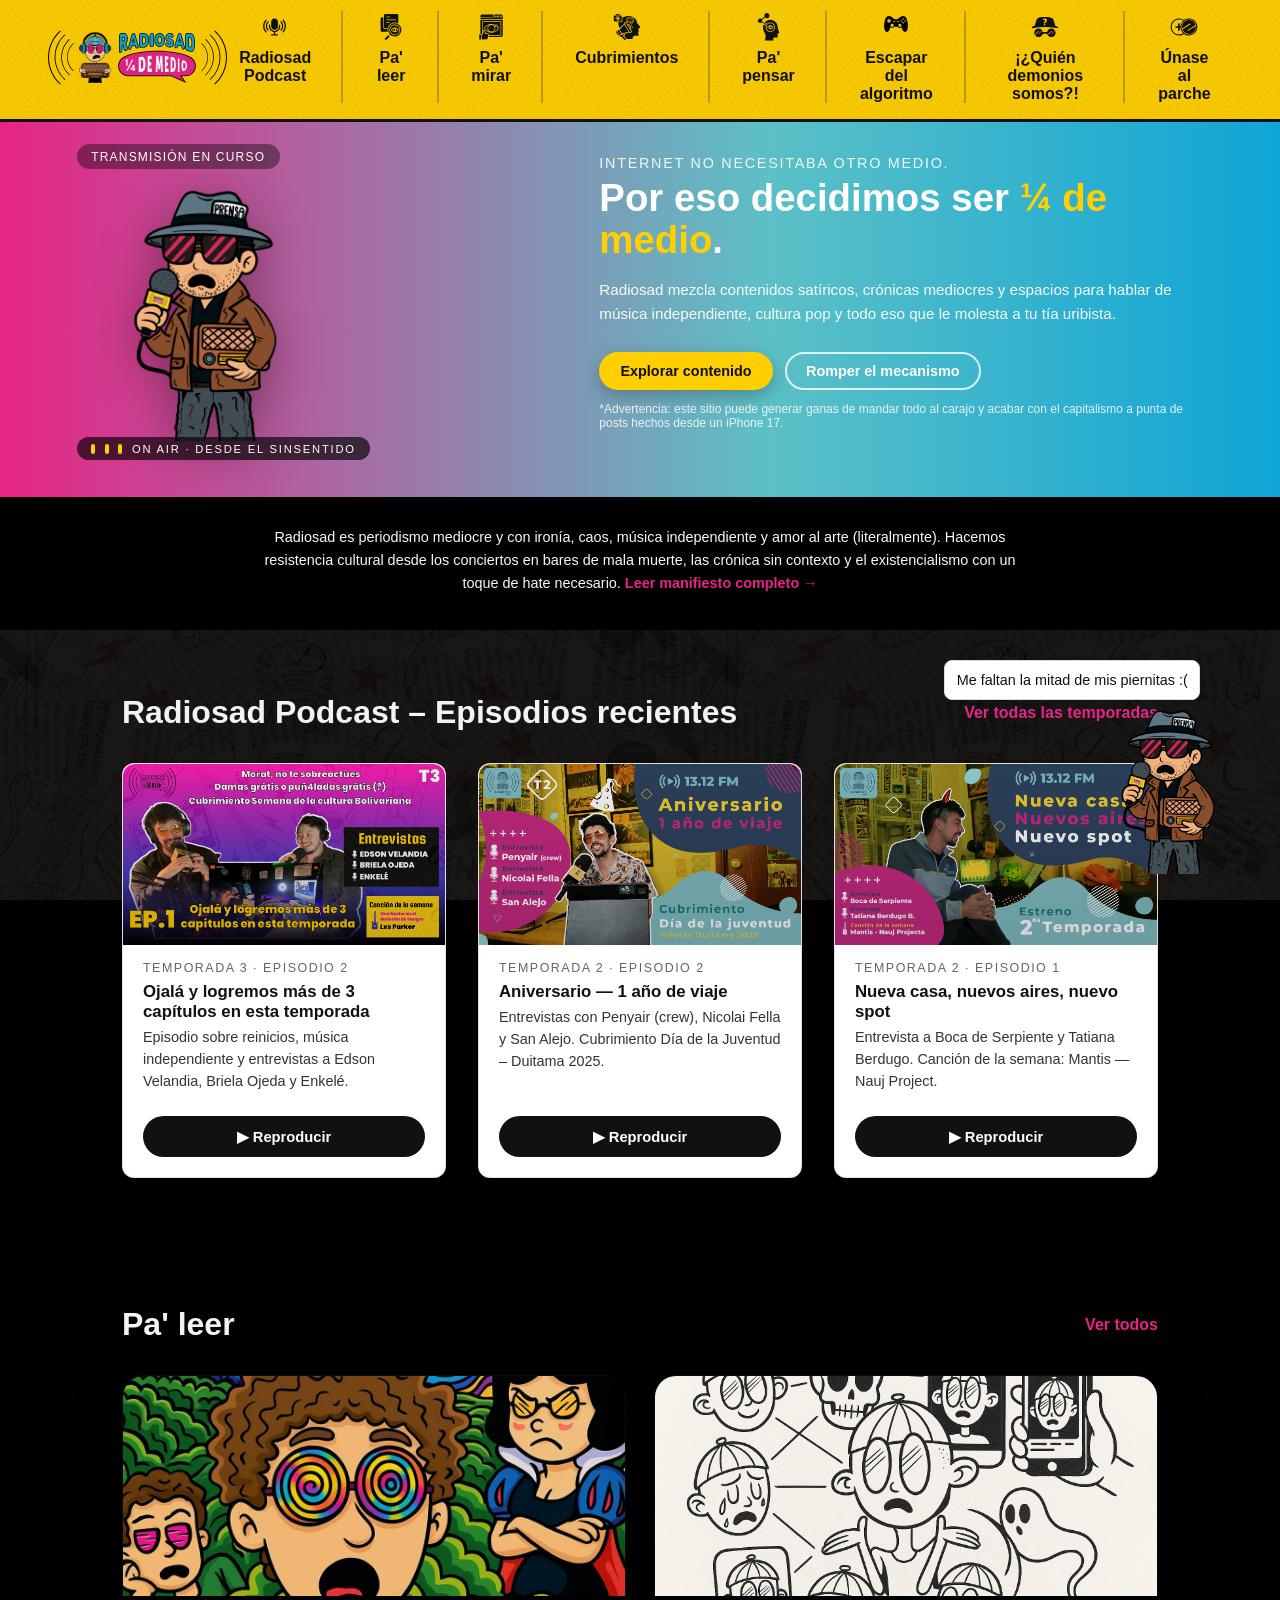
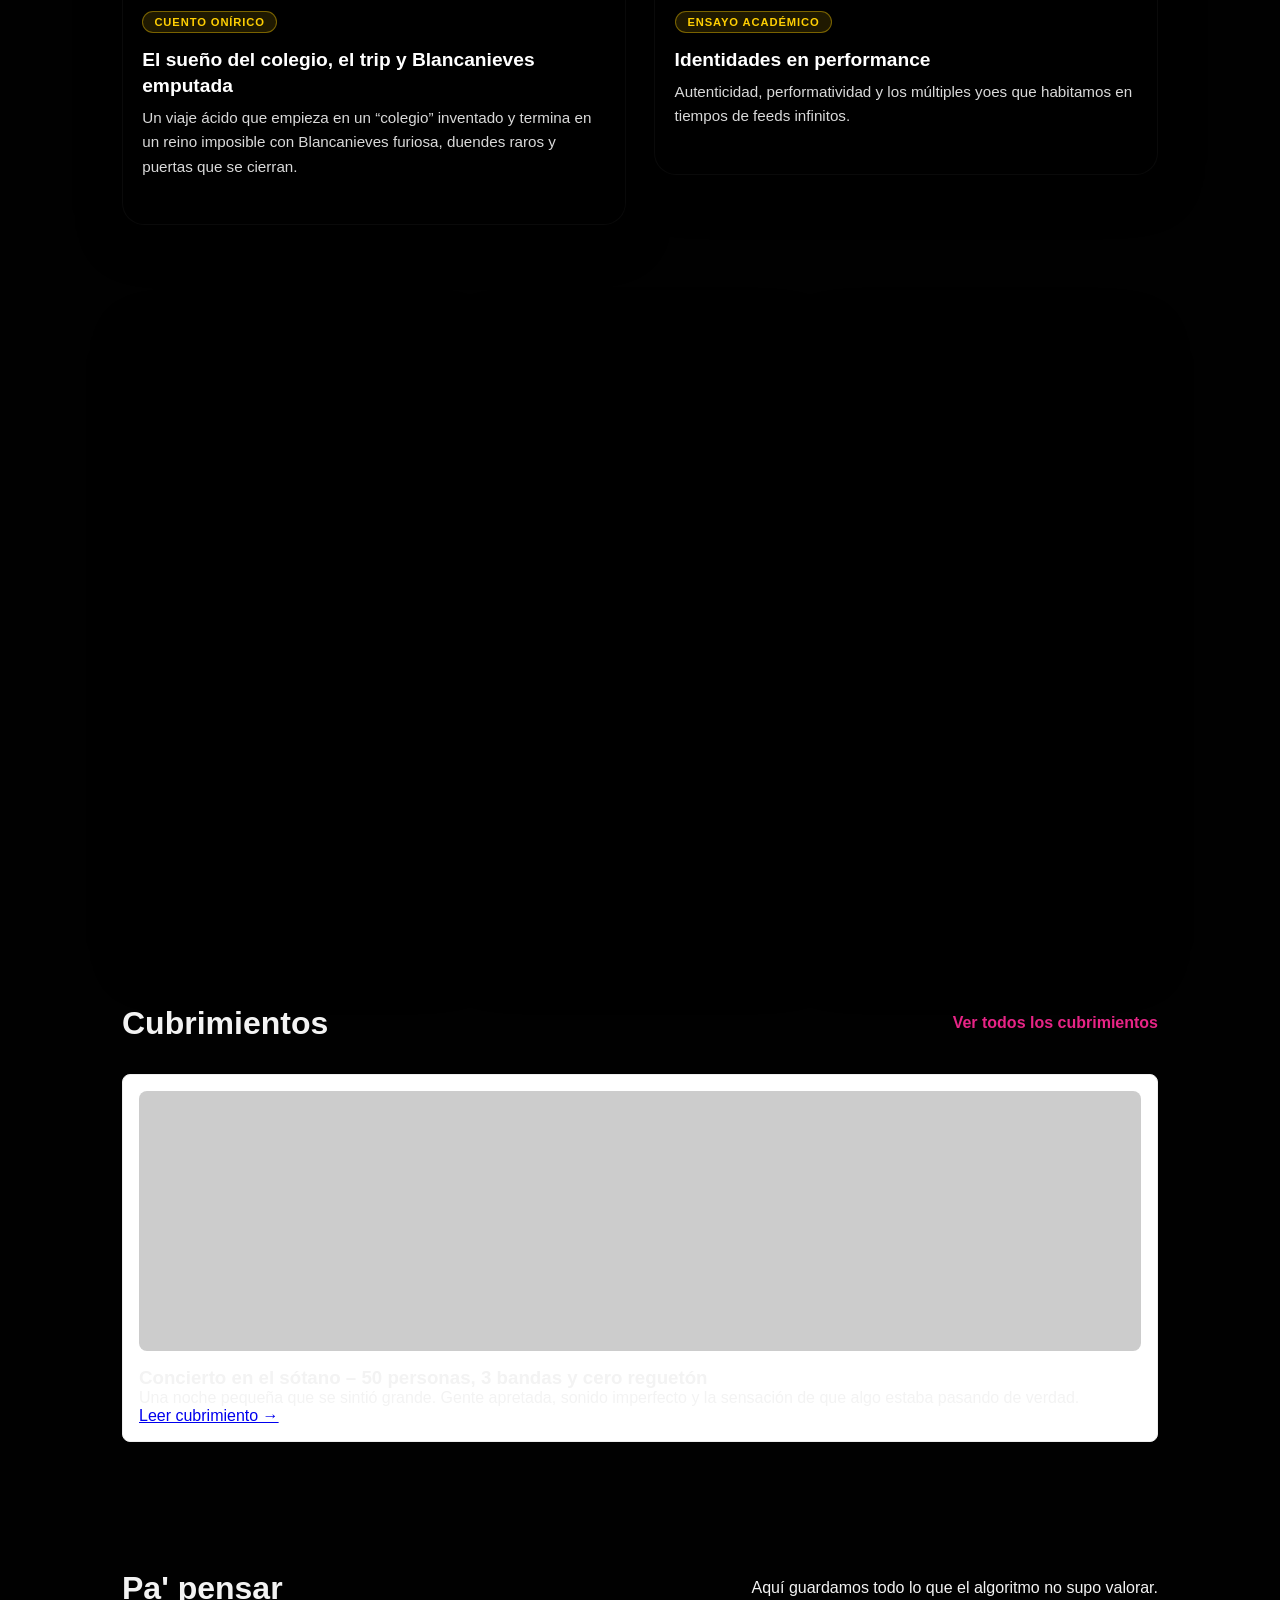
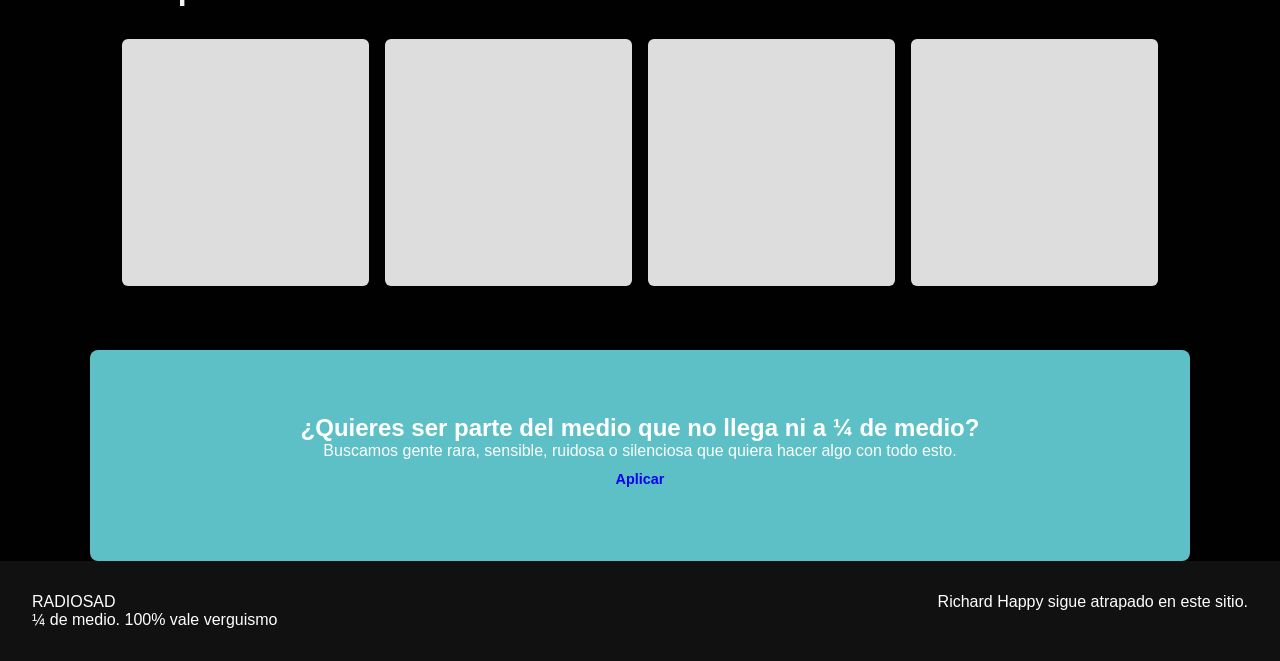
==== commit 77c99434: "Fix typo in background image URL" ====
--- a/index.html
+++ b/index.html
@@ -213,7 +213,7 @@
     <a href="texto_cuento_blancanieves.html" class="card-texto-link">
       <article class="card-texto">
         <div class="thumb"
-             style="background-image: url('assets/ilustración_texto_blancanieves.jpg');">
+             style="background-image: url('assets/ilustracion_texto_blancanieves.jpg');">
         </div>
 
         <span class="tag-texto">Cuento onírico</span>
